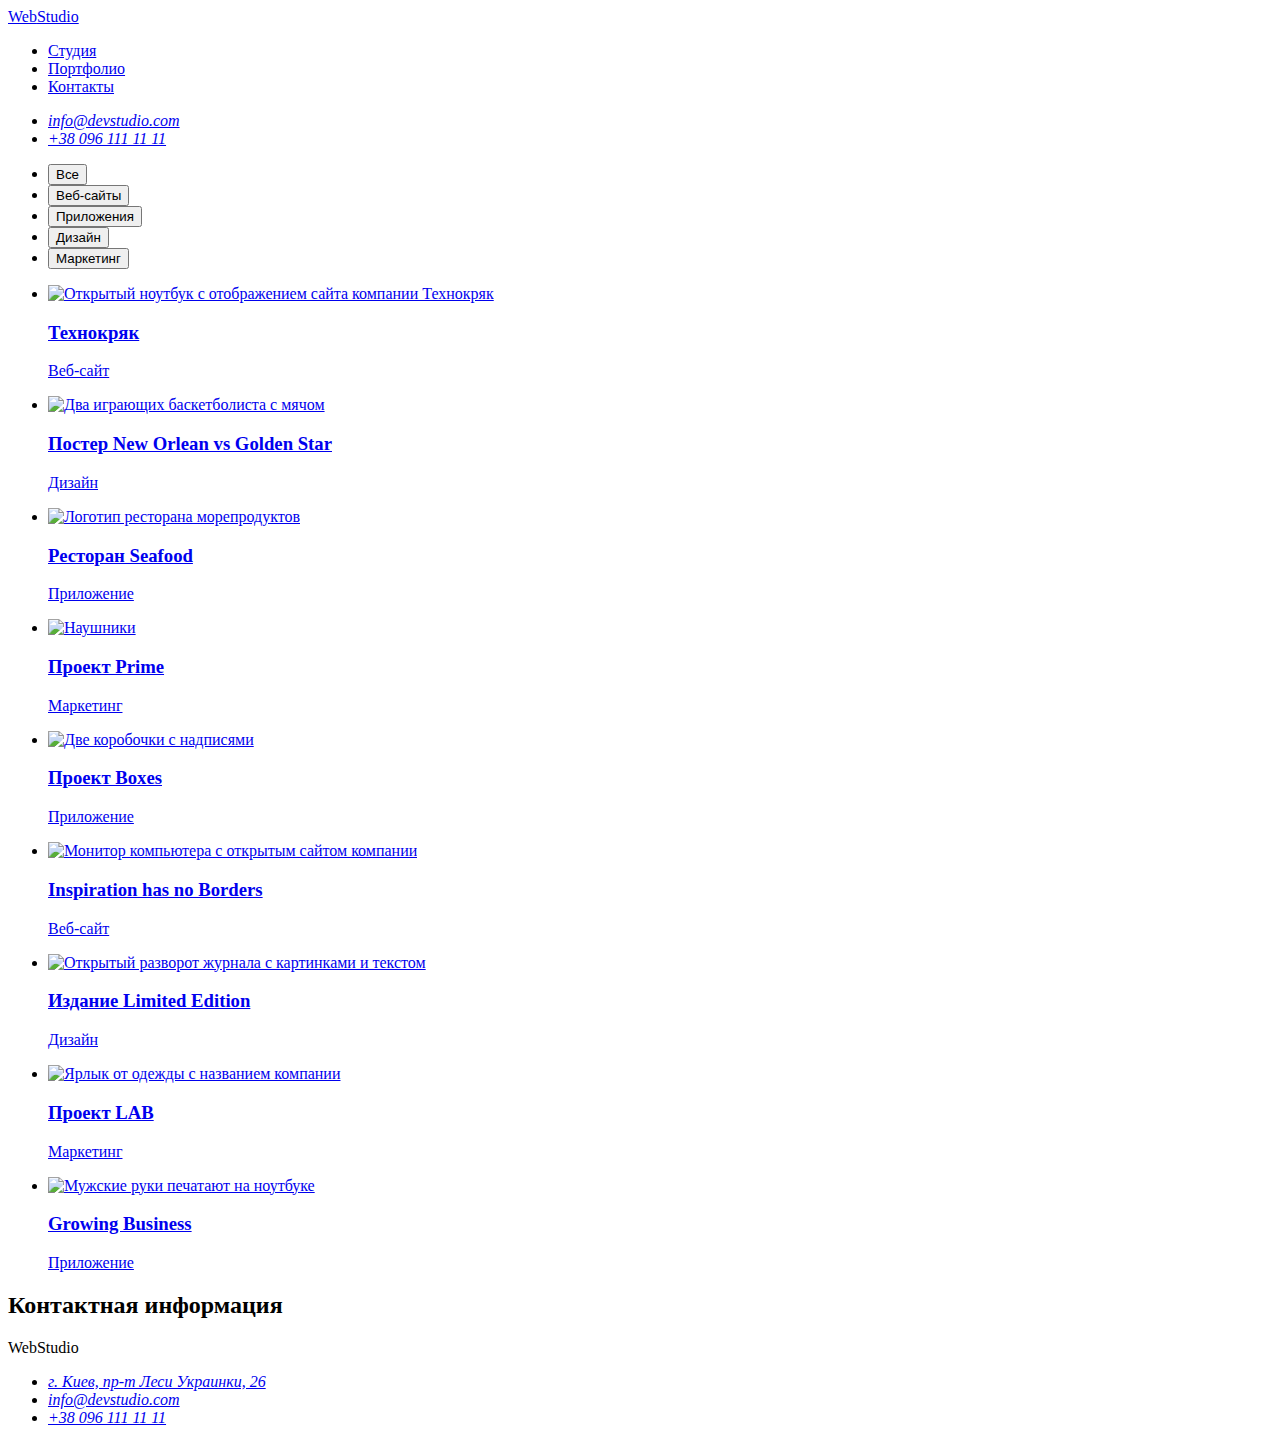
==== portfolio.html @ 1361e8a2 "Add files via upload" ====
<!DOCTYPE html>
<html lang="ru">
  <head>
    <meta charset="UTF-8" />
    <meta name="viewport" content="width=device-width, initial-scale=1.0" />
    <title>Портфолио</title>
    <link rel="preconnect" href="https://fonts.gstatic.com" />
    <link
      href="https://fonts.googleapis.com/css2?family=Raleway:wght@700&family=Roboto:wght@400;500;700;900&display=swap"
      rel="stylesheet"
    />
    <link rel="stylesheet" href="./css/styles.css" />
  </head>
  <body>

    <!-- Header -->

    <header class="header">
      <nav class="navigation">
        <a class="logo" href="/" lang="en">
          <span class="first-part-logo">Web</span
          ><span class="second-part-logo">Studio</span>
        </a>
        <ul class="navigation-list">
          <li class="navigation-list-item">
            <a class="navigation-list-link" href="./index.html"><span class="nav-text">Студия</span></a>
          </li>
          <li class="navigation-list-item">
            <a
              class="navigation-list-link"
              href="portfolio.html"
              target="_blank"
              ><span class="portfolio-text">Портфолио</span></a
            >
          </li>
          <li class="navigation-list-item">
            <a class="navigation-list-link" href="#"><span class="nav-text">Контакты</span></a>
          </li>
        </ul>
      </nav>
      <address class="address">
        <ul class="address-list">
          <li class="address-item">
            <a class="header-mail" href="mailto:info@devstudio.com"
              >info@devstudio.com</a
            >
          </li>
          <li class="address-item">
            <a class="header-tel" href="tel:+380961111111">+38 096 111 11 11</a>
          </li>
        </ul>
      </address>
    </header>

    <!-- Main -->

    <main>
      <section>
        <ul class="btn-list">
          <li class="btn-list-item"><button class="item-button" type="button">Все</button></li>
          <li class="btn-list-item"><button class="item-button" type="button">Веб-сайты</button></li>
          <li class="btn-list-item"><button class="item-button" type="button">Приложения</button></li>
          <li class="btn-list-item"><button class="item-button" type="button">Дизайн</button></li>
          <li class="btn-list-item"><button class="item-button" type="button">Маркетинг</button></li>
        </ul>
        <ul class="projects-list">
          <li class="projects-list-item">
            <a class="projects-link" href="#">
              <img class="projects-img"
                src="./images/portfolio-img/img1.jpg"
                alt="Открытый ноутбук с отображением сайта компании Технокряк"
                width="370"
                height="294"
              />
              <h3 class="projects-subtitle">Технокряк</h3>
              <p class="projects-desc">Веб-сайт</p>
            </a>
          </li>
          <li class="projects-list-item">
            <a class="projects-link" href="#">
              <img class="projects-img"
                src="./images/portfolio-img/img2.jpg"
                alt="Два играющих баскетболиста с мячом"
                width="370"
                height="294"
              />
              <h3 class="projects-subtitle">Постер New Orlean vs Golden Star</h3>
              <p class="projects-desc">Дизайн</p>
            </a>
          </li>
          <li class="projects-list-item">
            <a class="projects-link" href="#">
              <img class="projects-img"
                src="./images/portfolio-img/img3.jpg"
                alt="Логотип ресторана морепродуктов"
                width="370"
                height="294"
              />
              <h3 class="projects-subtitle">Ресторан Seafood</h3>
              <p class="projects-desc">Приложение</p>
            </a>
          </li>
          <li class="projects-list-item">
            <a class="projects-link" href="#">
              <img class="projects-img"
                src="./images/portfolio-img/img4.jpg"
                alt="Наушники"
                width="370"
                height="294"
              />
              <h3 class="projects-subtitle">Проект Prime</h3>
              <p class="projects-desc">Маркетинг</p>
            </a>
          </li>
          <li class="projects-list-item">
            <a class="projects-link" href="#">
              <img class="projects-img"
                src="./images/portfolio-img/img5.jpg"
                alt="Две коробочки с надписями"
                width="370"
                height="294"
              />
              <h3 class="projects-subtitle">Проект Boxes</h3>
              <p class="projects-desc">Приложение</p>
            </a>
          </li>
          <li class="projects-list-item">
            <a class="projects-link" href="#">
              <img class="projects-img"
                src="./images/portfolio-img/img6.jpg"
                alt="Монитор компьютера с открытым сайтом компании"
                width="370"
                height="294"
              />
              <h3 class="projects-subtitle">Inspiration has no Borders</h3>
              <p class="projects-desc">Веб-сайт</p>
            </a>
          </li>
          <li class="projects-list-item">
            <a class="projects-link" href="#">
              <img class="projects-img"
                src="./images/portfolio-img/img7.jpg"
                alt="Открытый разворот журнала с картинками и текстом"
                width="370"
                height="294"
              />
              <h3 class="projects-subtitle">Издание Limited Edition</h3>
              <p class="projects-desc">Дизайн</p>
            </a>
          </li>
          <li class="projects-list-item">
            <a class="projects-link" href="#">
              <img class="projects-img"
                src="./images/portfolio-img/img8.jpg"
                alt="Ярлык от одежды с названием компании"
                width="370"
                height="294"
              />
              <h3 class="projects-subtitle">Проект LAB</h3>
              <p class="projects-desc">Маркетинг</p>
            </a>
          </li>
          <li class="projects-list-item">
            <a class="projects-link" href="#">
              <img class="projects-img"
                src="./images/portfolio-img/img9.jpg"
                alt="Мужские руки печатают на ноутбуке"
                width="370"
                height="294"
              />
              <h3 class="projects-subtitle">Growing Business</h3>
              <p class="projects-desc">Приложение</p>
            </a>
          </li>
        </ul>
      </section>
    </main>

    <!-- Footer -->

    <footer class="footer">

      <!-- Contact info -->
      
      <section class="contact-info">
        <h2 class="title">Контактная информация</h2>
        <p class="logo" lang="en">
          <span class="first-part-logo">Web</span
          ><span class="second-logo">Studio</span>
        </p>
        <address class="address">
          <ul class="address-list">
            <li class="address-list-item">
              <a
                class="address-list-link"
                href="https://goo.gl/maps/fSNsUCHMgR2mTpbh6"
                target="_blank"
                ><span class="address-text"
                  >г. Киев, пр-т Леси Украинки, 26</span
                ></a
              >
            </li>
            <li class="address-list-item">
              <a class="address-list-link" href="mailto:info@devstudio.com"
                ><span class="footer-mail">info@devstudio.com</span></a
              >
            </li>
            <li class="address-list-item">
              <a class="address-list-link" href="tel:+380961111111"
                ><span class="footer-tel">+38 096 111 11 11</span></a
              >
            </li>
          </ul>
        </address>
      </section>
    </footer>
  </body>
</html>
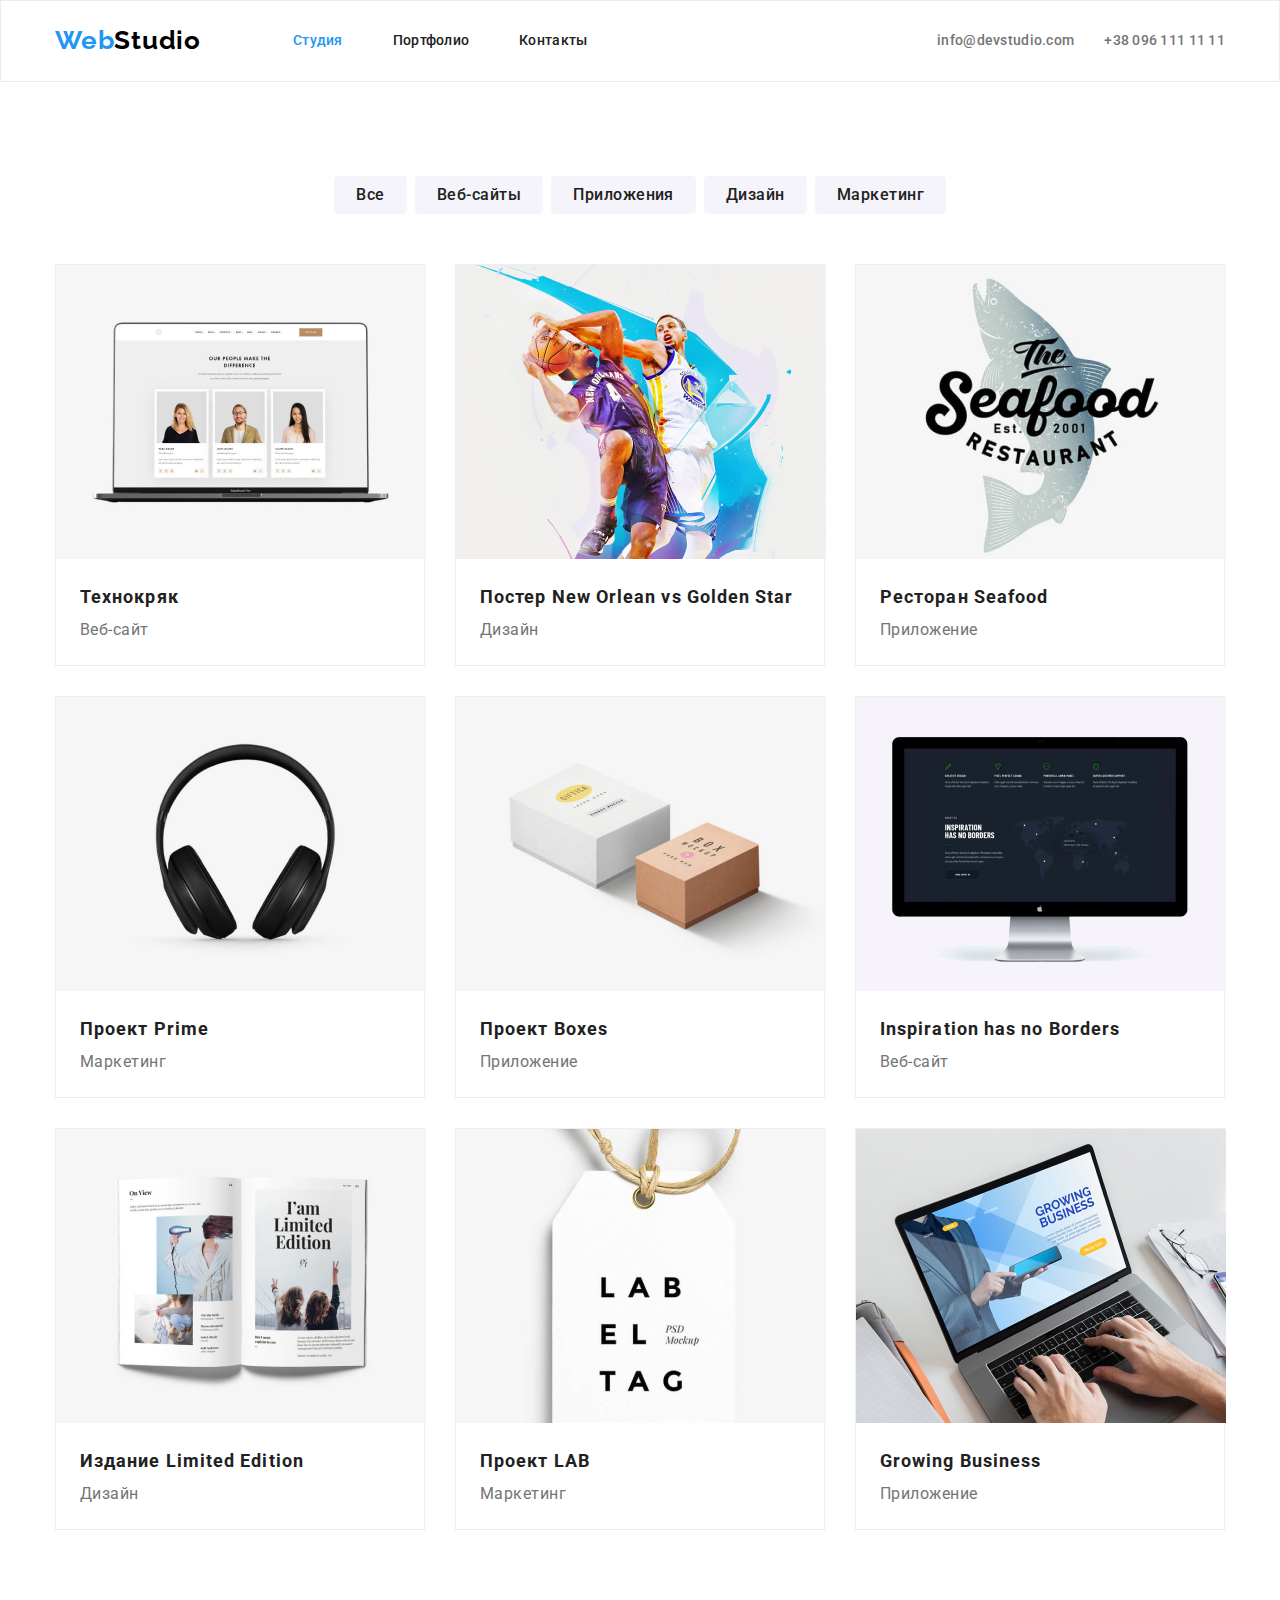
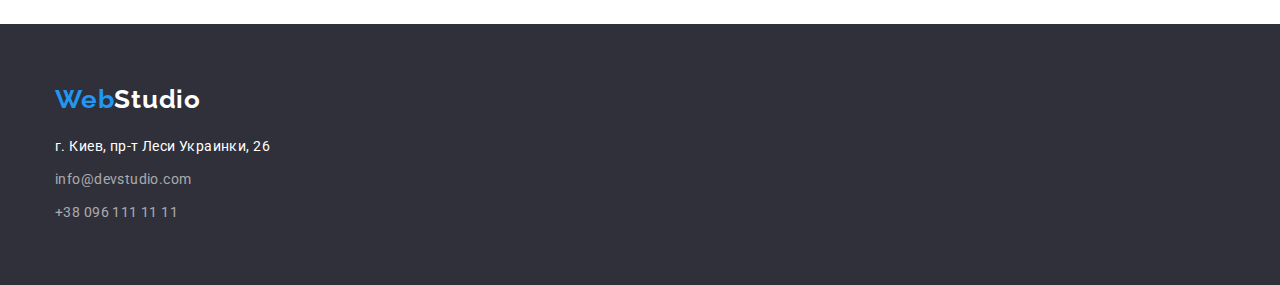
==== commit d2aa494d: "Сделана страница Портфолио" ====
--- a/portfolio.html
+++ b/portfolio.html
@@ -4,34 +4,29 @@
     <meta charset="UTF-8" />
     <meta name="viewport" content="width=device-width, initial-scale=1.0" />
     <title>Портфолио</title>
+    <link rel="stylesheet" href="https://cdnjs.cloudflare.com/ajax/libs/modern-normalize/1.0.0/modern-normalize.min.css">
     <link rel="preconnect" href="https://fonts.gstatic.com" />
-    <link
-      href="https://fonts.googleapis.com/css2?family=Raleway:wght@700&family=Roboto:wght@400;500;700;900&display=swap"
-      rel="stylesheet"
-    />
+    <link href="https://fonts.googleapis.com/css2?family=Raleway:wght@700&family=Roboto:wght@400;500;700;900&display=swap"
+      rel="stylesheet" />
     <link rel="stylesheet" href="./css/styles.css" />
   </head>
   <body>
 
-    <!-- Header -->
-
-    <header class="header">
+  <!-- Header -->
+  
+  <header class="header">
+    <div class="container">
       <nav class="navigation">
         <a class="logo" href="/" lang="en">
-          <span class="first-part-logo">Web</span
-          ><span class="second-part-logo">Studio</span>
+          <span class="first-part-logo">Web</span><span class="second-part-logo">Studio</span>
         </a>
         <ul class="navigation-list">
           <li class="navigation-list-item">
-            <a class="navigation-list-link" href="./index.html"><span class="nav-text">Студия</span></a>
+            <a class="navigation-list-link" href="#"><span class="studio-text">Студия</span></a>
           </li>
           <li class="navigation-list-item">
-            <a
-              class="navigation-list-link"
-              href="portfolio.html"
-              target="_blank"
-              ><span class="portfolio-text">Портфолио</span></a
-            >
+            <a class="navigation-list-link" href="portfolio.html" target="_blank"><span
+                class="nav-text">Портфолио</span></a>
           </li>
           <li class="navigation-list-item">
             <a class="navigation-list-link" href="#"><span class="nav-text">Контакты</span></a>
@@ -41,21 +36,21 @@
       <address class="address">
         <ul class="address-list">
           <li class="address-item">
-            <a class="header-mail" href="mailto:info@devstudio.com"
-              >info@devstudio.com</a
-            >
+            <a class="header-mail" href="mailto:info@devstudio.com">info@devstudio.com</a>
           </li>
           <li class="address-item">
             <a class="header-tel" href="tel:+380961111111">+38 096 111 11 11</a>
           </li>
         </ul>
       </address>
-    </header>
+    </div>
+  </header>
 
     <!-- Main -->
 
     <main>
-      <section>
+      <section class="portfolio-page">
+        <div class="container">
         <ul class="btn-list">
           <li class="btn-list-item"><button class="item-button" type="button">Все</button></li>
           <li class="btn-list-item"><button class="item-button" type="button">Веб-сайты</button></li>
@@ -72,8 +67,10 @@
                 width="370"
                 height="294"
               />
+              <div class="projects-block">
               <h3 class="projects-subtitle">Технокряк</h3>
               <p class="projects-desc">Веб-сайт</p>
+              </div>
             </a>
           </li>
           <li class="projects-list-item">
@@ -84,8 +81,9 @@
                 width="370"
                 height="294"
               />
+              <div class="projects-block">
               <h3 class="projects-subtitle">Постер New Orlean vs Golden Star</h3>
-              <p class="projects-desc">Дизайн</p>
+              <p class="projects-desc">Дизайн</p></div>
             </a>
           </li>
           <li class="projects-list-item">
@@ -96,8 +94,9 @@
                 width="370"
                 height="294"
               />
+              <div class="projects-block">
               <h3 class="projects-subtitle">Ресторан Seafood</h3>
-              <p class="projects-desc">Приложение</p>
+              <p class="projects-desc">Приложение</p></div>
             </a>
           </li>
           <li class="projects-list-item">
@@ -108,8 +107,9 @@
                 width="370"
                 height="294"
               />
+              <div class="projects-block">
               <h3 class="projects-subtitle">Проект Prime</h3>
-              <p class="projects-desc">Маркетинг</p>
+              <p class="projects-desc">Маркетинг</p></div>
             </a>
           </li>
           <li class="projects-list-item">
@@ -120,8 +120,9 @@
                 width="370"
                 height="294"
               />
+              <div class="projects-block">
               <h3 class="projects-subtitle">Проект Boxes</h3>
-              <p class="projects-desc">Приложение</p>
+              <p class="projects-desc">Приложение</p></div>
             </a>
           </li>
           <li class="projects-list-item">
@@ -132,8 +133,9 @@
                 width="370"
                 height="294"
               />
+              <div class="projects-block">
               <h3 class="projects-subtitle">Inspiration has no Borders</h3>
-              <p class="projects-desc">Веб-сайт</p>
+              <p class="projects-desc">Веб-сайт</p></div>
             </a>
           </li>
           <li class="projects-list-item">
@@ -144,8 +146,9 @@
                 width="370"
                 height="294"
               />
+              <div class="projects-block">
               <h3 class="projects-subtitle">Издание Limited Edition</h3>
-              <p class="projects-desc">Дизайн</p>
+              <p class="projects-desc">Дизайн</p></div>
             </a>
           </li>
           <li class="projects-list-item">
@@ -156,8 +159,9 @@
                 width="370"
                 height="294"
               />
+              <div class="projects-block">
               <h3 class="projects-subtitle">Проект LAB</h3>
-              <p class="projects-desc">Маркетинг</p>
+              <p class="projects-desc">Маркетинг</p></div>
             </a>
           </li>
           <li class="projects-list-item">
@@ -168,50 +172,44 @@
                 width="370"
                 height="294"
               />
+              <div class="projects-block">
               <h3 class="projects-subtitle">Growing Business</h3>
-              <p class="projects-desc">Приложение</p>
-            </a>
-          </li>
-        </ul>
+              <p class="projects-desc">Приложение</p></div>
+            </a>
+          </li>
+        </ul>
+        </div>
       </section>
     </main>
 
     <!-- Footer -->
-
+    
     <footer class="footer">
-
+    
       <!-- Contact info -->
-      
+    
       <section class="contact-info">
-        <h2 class="title">Контактная информация</h2>
-        <p class="logo" lang="en">
-          <span class="first-part-logo">Web</span
-          ><span class="second-logo">Studio</span>
-        </p>
-        <address class="address">
-          <ul class="address-list">
-            <li class="address-list-item">
-              <a
-                class="address-list-link"
-                href="https://goo.gl/maps/fSNsUCHMgR2mTpbh6"
-                target="_blank"
-                ><span class="address-text"
-                  >г. Киев, пр-т Леси Украинки, 26</span
-                ></a
-              >
-            </li>
-            <li class="address-list-item">
-              <a class="address-list-link" href="mailto:info@devstudio.com"
-                ><span class="footer-mail">info@devstudio.com</span></a
-              >
-            </li>
-            <li class="address-list-item">
-              <a class="address-list-link" href="tel:+380961111111"
-                ><span class="footer-tel">+38 096 111 11 11</span></a
-              >
-            </li>
-          </ul>
-        </address>
+        <div class="container">
+          <h2 class="title visually-hidden">Контактная информация</h2>
+          <p class="logo" lang="en">
+            <span class="first-part-logo">Web</span><span class="second-logo">Studio</span>
+          </p>
+          <address class="address">
+            <ul class="address-list">
+              <li class="address-list-item">
+                <a class="address-list-link" href="https://goo.gl/maps/fSNsUCHMgR2mTpbh6" target="_blank"><span
+                    class="address-text">г. Киев, пр-т Леси Украинки, 26</span></a>
+              </li>
+              <li class="address-list-item">
+                <a class="address-list-link" href="mailto:info@devstudio.com"><span
+                    class="footer-mail">info@devstudio.com</span></a>
+              </li>
+              <li class="address-list-item">
+                <a class="address-list-link" href="tel:+380961111111"><span class="footer-tel">+38 096 111 11 11</span></a>
+              </li>
+            </ul>
+          </address>
+        </div>
       </section>
     </footer>
   </body>
--- a/css/styles.css
+++ b/css/styles.css
@@ -0,0 +1,442 @@
+:root {
+  --main-font: "Roboto", sans-serif;
+  --secondary-font: "Raleway", sans-serif;
+  --accent-color: #2196f3;
+}
+
+body {
+  font-family: var(--main-font);
+}
+
+h1,
+h2,
+h3,
+h4,
+h5,
+h6 {
+  margin: 0;
+}
+
+ul,
+ol {
+  margin: 0;
+  padding: 0;
+}
+
+p {
+  margin: 0;
+}
+
+img {
+  display: block;
+}
+
+.address {
+  font-style: normal;
+}
+
+.container {
+  width: 1200px;
+  padding: 0 15px;
+  margin: 0 auto;
+}
+
+/* ========== HEADER ========== */
+
+.header {
+  padding-top: 24px;
+  padding-bottom: 25px;
+  border: 1px solid #ececec;
+}
+
+.header .container {
+  display: flex;
+  align-items: center;
+}
+
+.header .logo {
+  margin-right: 93px;
+}
+
+.logo {
+  width: 145px;
+  height: 31px;
+  font-family: var(--secondary-font);
+  font-weight: 700;
+  font-size: 26px;
+  line-height: 1.19;
+  letter-spacing: 0.03em;
+  text-decoration: none;
+}
+.first-part-logo {
+  color: #2196f3;
+}
+.second-part-logo {
+  color: #000000;
+}
+
+.header .navigation {
+  display: flex;
+  align-items: center;
+}
+
+.navigation-list {
+  display: flex;
+}
+
+.navigation-list-link {
+  font-weight: 500;
+  font-size: 14px;
+  line-height: 1.14;
+  letter-spacing: 0.02em;
+  color: #212121;
+}
+
+.navigation-list-item:not(:last-child) {
+  margin-right: 50px;
+}
+
+.navigation-list-link:hover,
+.navigation-list-link:focus,
+.header-mail:hover,
+.header-mail:focus,
+.header-tel:hover,
+.header-tel:focus {
+  color: var(--accent-color);
+}
+
+.header .address {
+  margin-left: auto;
+}
+
+.header .address-list {
+  display: flex;
+}
+
+.header .header-mail {
+  margin-right: 30px;
+}
+
+.header-mail,
+.header-tel {
+  font-weight: 500;
+  font-size: 14px;
+  line-height: 1.14;
+  letter-spacing: 0.02em;
+  color: #757575;
+}
+
+.portfolio-text {
+  color: var(--accent-color);
+}
+
+.studio-text {
+  color: var(--accent-color);
+}
+
+/* ========== END HEADER ========== */
+
+/* ========== HERO ========== */
+
+.hero .container {
+  padding-top: 200px;
+  padding-bottom: 200px;
+}
+
+.hero,
+.contact-info {
+  background: #2f303a;
+  text-align: center;
+}
+
+.hero-title {
+  margin-bottom: 30px;
+  font-weight: 900;
+  font-size: 44px;
+  line-height: 1.36;
+  letter-spacing: 0.06em;
+  text-transform: uppercase;
+  color: #ffffff;
+}
+
+.hero-btn {
+  min-width: 200px;
+  box-shadow: 0px 4px 4px rgba(0, 0, 0, 0.15);
+  cursor: pointer;
+  padding: 10px 32px;
+  border-radius: 4px;
+  border: none;
+  background-color: var(--accent-color);
+  color: #ffffff;
+  font-weight: 700;
+  font-size: 16px;
+  line-height: 1.88;
+  letter-spacing: 0.06em;
+}
+
+/* ========== END HERO ========== */
+
+/* ========== OTHER SECTIONS ========== */
+
+.about-advantages {
+  padding-top: 94px;
+  padding-bottom: 94px;
+}
+
+.about-advantages-list {
+  display: flex;
+  flex-wrap: wrap;
+}
+
+.about-advantages-list-item {
+  width: 270px;
+}
+
+.about-advantages-list-item:not(:last-child) {
+  margin-right: 30px;
+}
+
+.about-work-list-item:not(:last-child) {
+  margin-right: 30px;
+}
+
+.team-list-item:not(:last-child) {
+  margin-right: 30px;
+}
+
+.about-advantages-list,
+.address-list,
+.about-work-list,
+.team-list,
+.btn-list,
+.projects-list-item,
+.navigation-list {
+  list-style: none;
+}
+
+.about-subtitle {
+  margin-bottom: 10px;
+  font-weight: 700;
+  font-size: 14px;
+  line-height: 1.14;
+  letter-spacing: 0.03em;
+  text-transform: uppercase;
+  color: #212121;
+}
+
+.about-work {
+  padding-bottom: 94px;
+}
+
+.about-work-list {
+  display: flex;
+}
+
+.about-advantages-desc {
+  font-weight: 400;
+  font-size: 14px;
+  line-height: 1.71;
+  letter-spacing: 0.03em;
+  color: #757575;
+}
+
+.title {
+  margin-bottom: 50px;
+  font-weight: 700;
+  font-size: 36px;
+  line-height: 1.17;
+  text-align: center;
+  letter-spacing: 0.03em;
+  color: #212121;
+}
+
+.team {
+  background: #f5f4fa;
+  padding-top: 94px;
+  padding-bottom: 94px;
+}
+
+.team-img {
+  margin-bottom: 30px;
+}
+
+.team-list {
+  display: flex;
+}
+
+.team-list-item {
+  background: #ffffff;
+}
+
+.team-subtitle {
+  margin-bottom: 10px;
+  font-weight: 500;
+  font-size: 16px;
+  line-height: 1.19;
+  text-align: center;
+  letter-spacing: 0.03em;
+  color: #212121;
+}
+
+.team-desc {
+  padding-bottom: 30px;
+  font-weight: 400;
+  font-size: 16px;
+  line-height: 1.19;
+  text-align: center;
+  letter-spacing: 0.03em;
+  color: #757575;
+}
+
+/* ========== END OTHER SECTIONS ========== */
+
+/* ========== FOOTER ========== */
+
+.contact-info {
+  padding-top: 60px;
+  padding-bottom: 60px;
+}
+
+.contact-info .logo {
+  margin-bottom: 20px;
+}
+
+.contact-info .address {
+  text-align: left;
+  margin-right: auto;
+}
+
+.contact-info .address-list {
+  min-width: 231px;
+}
+
+.contact-info .address-list-item:not(:last-child) {
+  margin-bottom: 9px;
+}
+
+.second-logo {
+  color: #ffffff;
+}
+
+.address-text {
+  font-weight: 400;
+  font-size: 14px;
+  line-height: 1.71;
+  letter-spacing: 0.03em;
+  color: #ffffff;
+}
+
+.footer-mail,
+.footer-tel {
+  font-weight: 400;
+  font-size: 14px;
+  line-height: 1.71;
+  letter-spacing: 0.03em;
+  color: rgba(255, 255, 255, 0.6);
+}
+
+.address-list-link,
+.navigation-list-link,
+.header-mail,
+.header-tel,
+.projects-link {
+  text-decoration: none;
+}
+
+.visually-hidden {
+  position: absolute;
+  white-space: nowrap;
+  width: 1px;
+  height: 1px;
+  overflow: hidden;
+  border: 0;
+  padding: 0;
+  clip: rect(0 0 0 0);
+  clip-path: inset(50%);
+  margin: -1px;
+}
+
+/* ========== END FOOTER ========== */
+
+/* ========== PORTFOLIO PAGE ========== */
+
+.portfolio-page {
+  padding-top: 94px;
+  padding-bottom: 94px;
+}
+
+.portfolio-page .btn-list {
+  display: flex;
+  flex-wrap: wrap;
+  margin-bottom: 34px;
+  justify-content: center;
+  margin-bottom: 50px;
+}
+
+.portfolio-page .projects-list {
+  display: flex;
+  flex-wrap: wrap;
+}
+
+.portfolio-page .projects-list-item {
+  width: 370px;
+  background: #ffffff;
+  border: 1px solid #eeeeee;
+}
+
+.portfolio-page .projects-list-item:not(:nth-child(3n)) {
+  margin-right: 30px;
+}
+
+.portfolio-page .projects-list-item:not(:nth-last-child(-n + 3)) {
+  margin-bottom: 30px;
+}
+
+.item-button {
+  padding: 6px 22px;
+  min-width: 73px;
+  font-weight: 500;
+  font-size: 16px;
+  line-height: 1.62;
+  text-align: center;
+  letter-spacing: 0.03em;
+  background: #f5f4fa;
+  color: #212121;
+  cursor: pointer;
+  border: none;
+  border-radius: 4px;
+}
+
+.portfolio-page .btn-list-item:not(:last-child) {
+  margin-right: 8px;
+}
+
+.item-button:hover,
+.item-button:focus {
+  background-color: var(--accent-color);
+  color: #ffffff;
+}
+
+.projects-subtitle {
+  width: 322px;
+  height: 36px;
+  font-weight: 700;
+  font-size: 18px;
+  line-height: 2;
+  letter-spacing: 0.06em;
+  color: #212121;
+}
+
+.projects-block {
+  padding: 20px 24px;
+}
+
+.projects-desc {
+  width: 322px;
+  height: 30px;
+  font-weight: 400;
+  font-size: 16px;
+  line-height: 1.87;
+  letter-spacing: 0.03em;
+  color: #757575;
+}
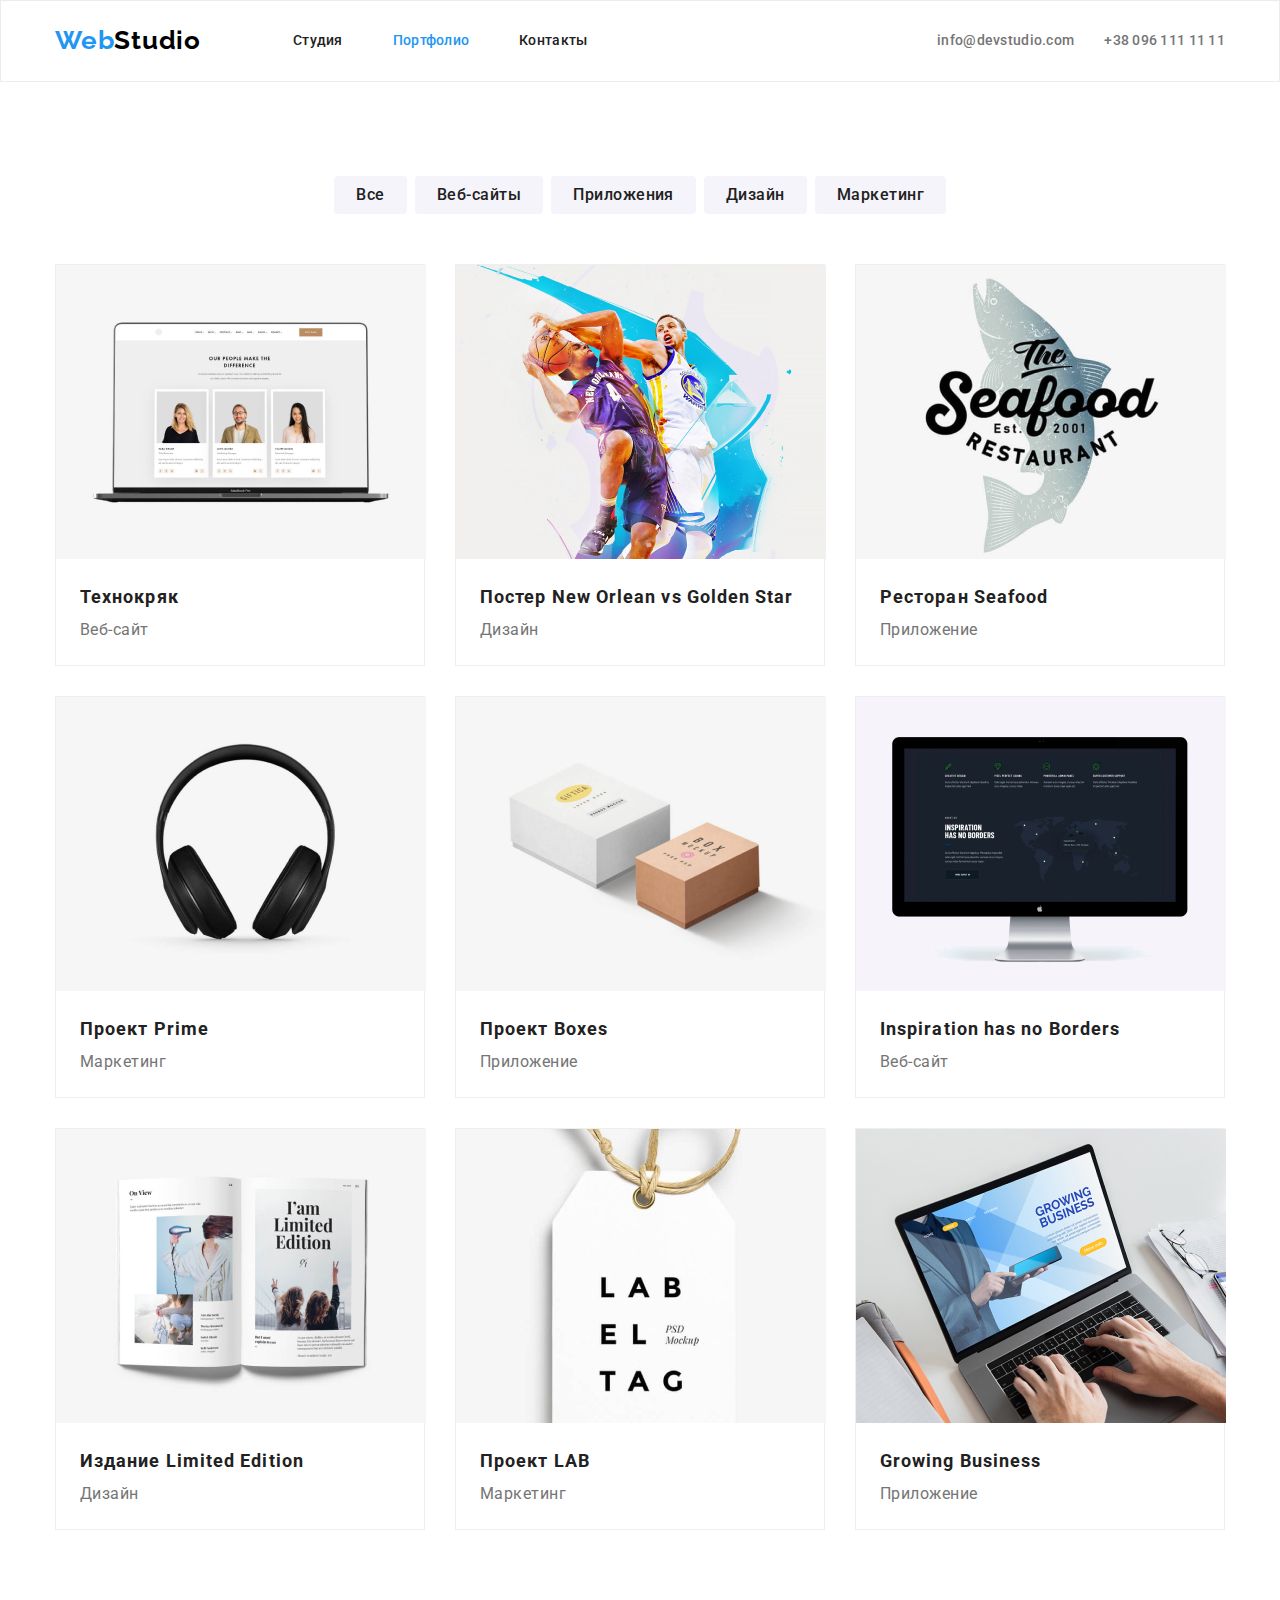
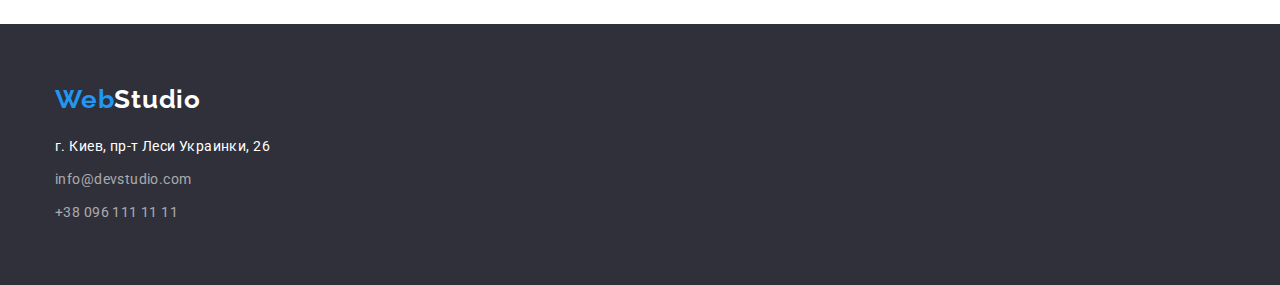
==== commit 10111247: "Исправлен фокус на странице Портфолио" ====
--- a/portfolio.html
+++ b/portfolio.html
@@ -22,11 +22,11 @@
         </a>
         <ul class="navigation-list">
           <li class="navigation-list-item">
-            <a class="navigation-list-link" href="#"><span class="studio-text">Студия</span></a>
+            <a class="navigation-list-link" href="./index.html"><span class="nav-text">Студия</span></a>
           </li>
           <li class="navigation-list-item">
             <a class="navigation-list-link" href="portfolio.html" target="_blank"><span
-                class="nav-text">Портфолио</span></a>
+                class="portfolio-text">Портфолио</span></a>
           </li>
           <li class="navigation-list-item">
             <a class="navigation-list-link" href="#"><span class="nav-text">Контакты</span></a>
